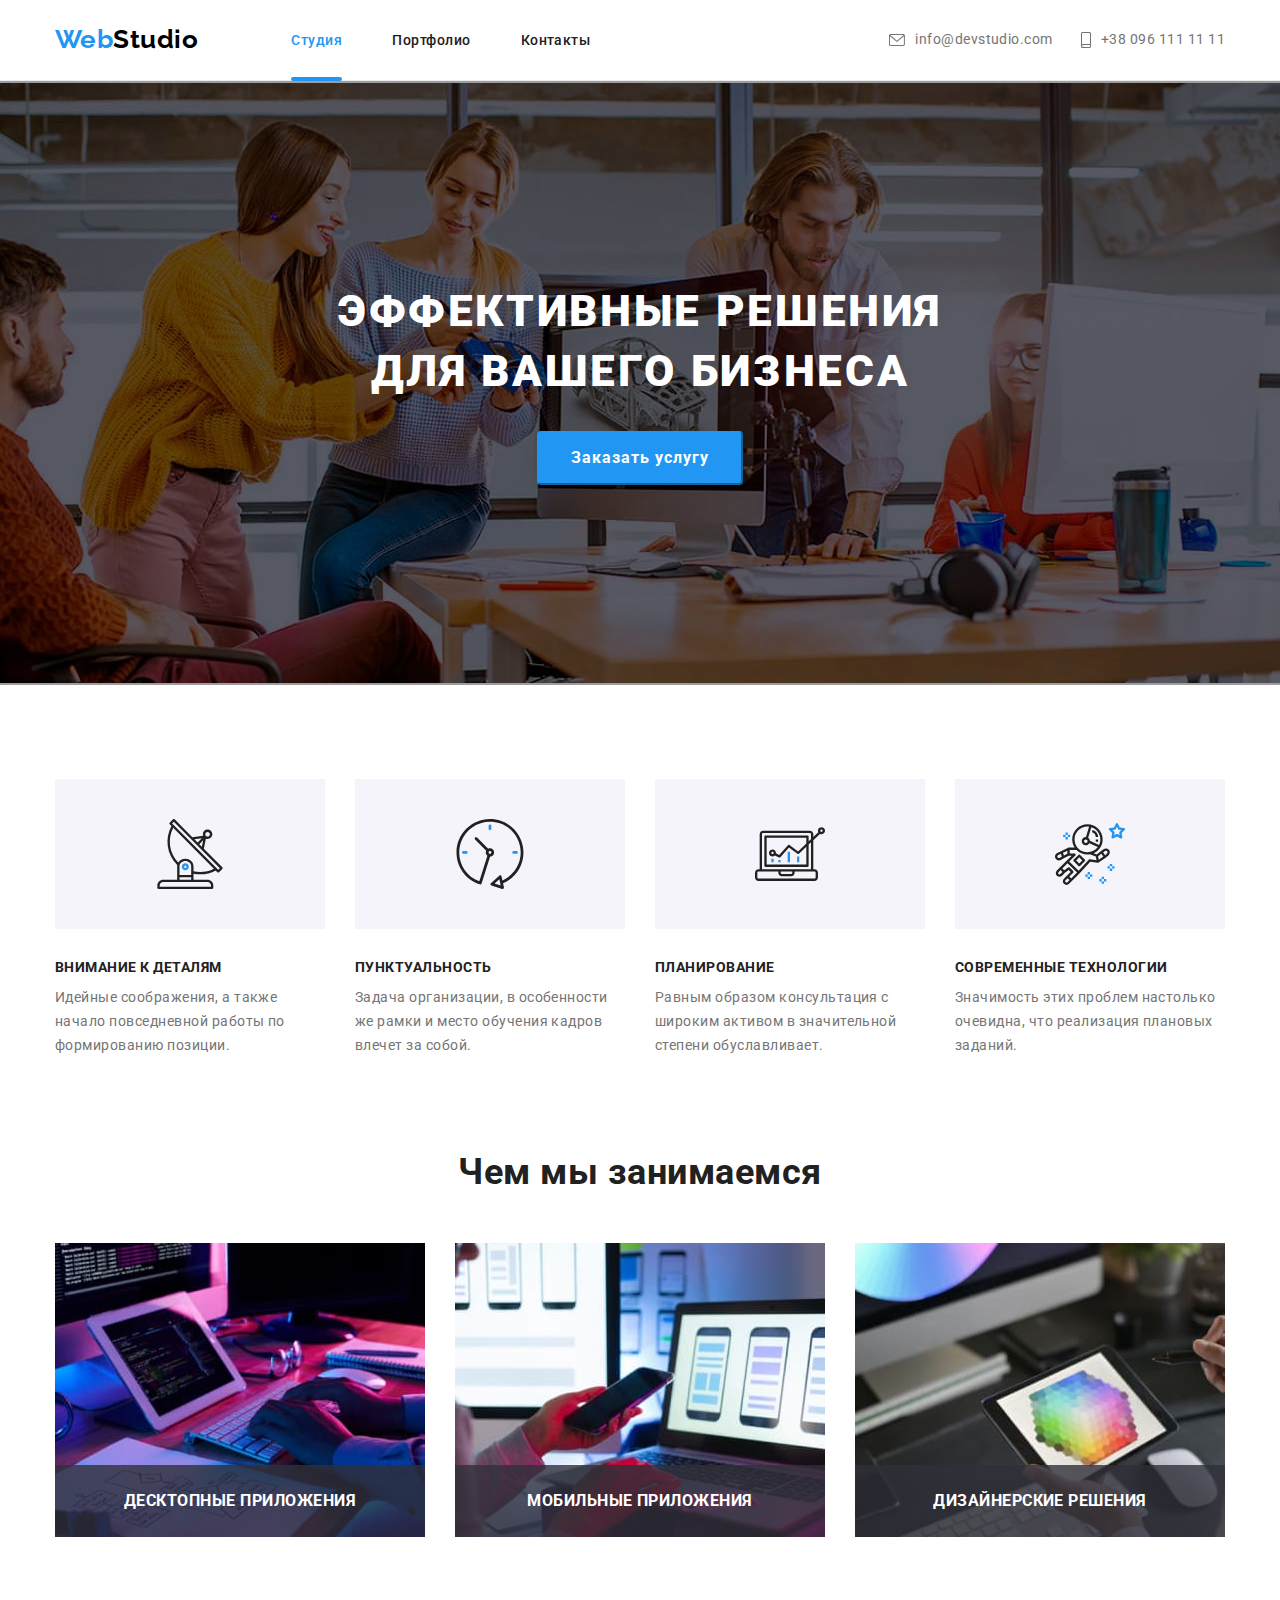
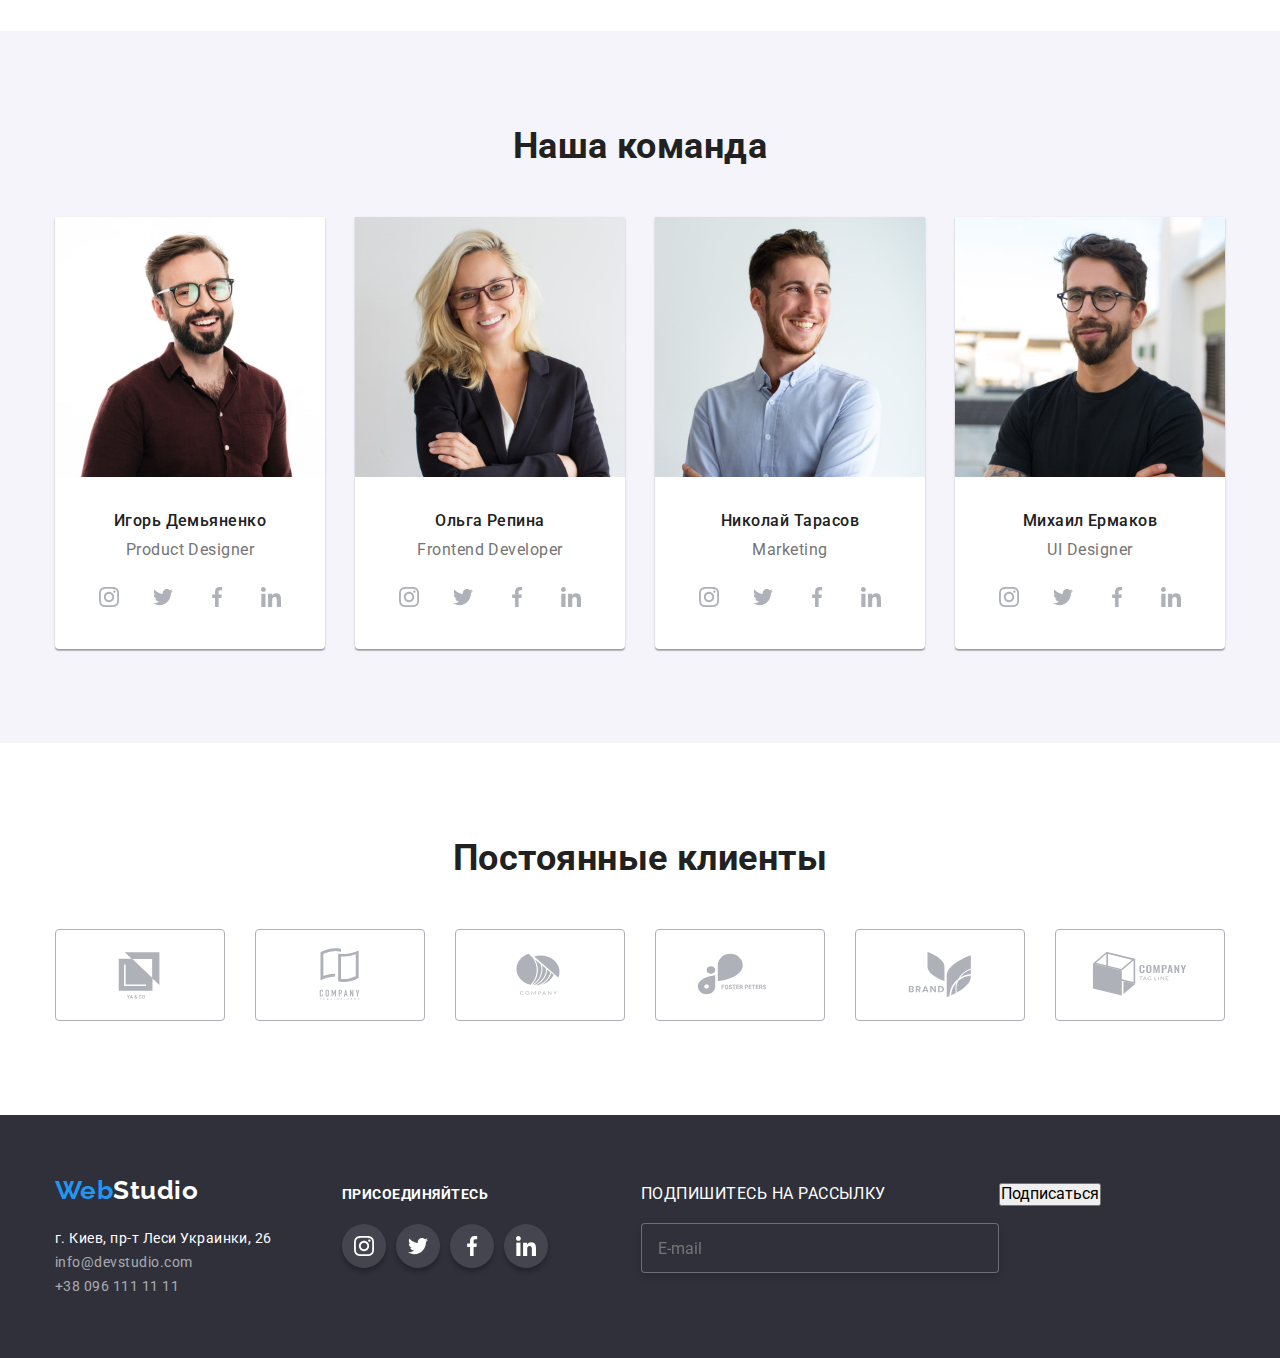
==== index.html @ 3303dfa4 "HW-6" ====
<!DOCTYPE html>
<html lang="ru">
  <head>
    <meta charset="UTF-8" />
    <meta http-equiv="X-UA-Compatible" content="IE=edge" />
    <meta name="viewport" content="width=device-width, initial-scale=1.0" />
    <link rel="preconnect" href="https://fonts.googleapis.com" />
    <link rel="preconnect" href="https://fonts.gstatic.com" crossorigin />
    <link
      href="https://fonts.googleapis.com/css2?family=Raleway:wght@700&family=Roboto:wght@400;500;700;900&display=swap"
      rel="stylesheet"
    />
    <title>WebStudio</title>
    <link
      rel="stylesheet"
      href="https://cdnjs.cloudflare.com/ajax/libs/modern-normalize/1.0.0/modern-normalize.min.css"
    />
    <link rel="stylesheet" href="./css/styles.css" />
  </head>

  <!--  ===== HEADER ===== -->

  <body>
    <header class="header">
      <div class="container navigation">
        <nav class="navigation">
          <a class="logo" href="./index.html"
            >Web<span class="studio">Studio</span></a
          >

          <ul class="header-list navigation">
            <li class="header-list-item">
              <a class="header-link-current" href="./index.html">Студия</a>
            </li>
            <li class="header-list-item">
              <a class="header-link" href="./portfolio.html">Портфолио</a>
            </li>
            <li class="header-list-item">
              <a class="header-link" href="/">Контакты</a>
            </li>
          </ul>
        </nav>

        <ul class="header-contacts navigation">
          <li class="header-contacts-item">
            <a class="header-email" href="mailto:info@devstudio.com">
              <svg class="email-icon">
                <use href="./images/icons.svg#envelope"></use></svg
              >info@devstudio.com</a
            >
          </li>
          <li class="header-contacts-item">
            <a class="header-tel" href="tel:+380961111111">
              <svg class="phone-icon">
                <use href="./images/icons.svg#phone"></use>
              </svg>
              +38 096 111 11 11</a
            >
          </li>
        </ul>
      </div>
    </header>

    <!--  ===== HERO ===== -->

    <section class="hero">
      <h1 class="hero-title">
        Эффективные решения <br />
        для вашего бизнеса
      </h1>
      <button type="button" class="hero-button" data-modal-open>
        Заказать услугу
      </button>
    </section>

    <!-- ====== FEATURES ===== -->

    <section class="features section">
      <div class="container">
        <h2 hidden class="features-title">features</h2>
        <ul class="clients-list">
          <li class="clients-list-item">
            <svg class="clients-icon">
              <use href="./images/icons.svg#antenna"></use>
            </svg>
          </li>
          <li class="clients-list-item">
            <svg class="clients-icon">
              <use href="./images/icons.svg#clock"></use>
            </svg>
          </li>
          <li class="clients-list-item">
            <svg class="clients-icon">
              <use href="./images/icons.svg#diagram"></use>
            </svg>
          </li>
          <li class="clients-list-item">
            <svg class="clients-icon">
              <use href="./images/icons.svg#astronaut"></use>
            </svg>
          </li>
        </ul>

        <ul class="features-list features">
          <li class="features-list-item">
            <h3 class="features-list-title">Внимание к деталям</h3>
            <p class="features-text">
              Идейные соображения, а также начало повседневной работы по
              формированию позиции.
            </p>
          </li>
          <li class="features-list-item">
            <h3 class="features-list-title">Пунктуальность</h3>
            <p class="features-text">
              Задача организации, в особенности же рамки и место обучения кадров
              влечет за собой.
            </p>
          </li>
          <li class="features-list-item">
            <h3 class="features-list-title">Планирование</h3>
            <p class="features-text">
              Равным образом консультация с широким активом в значительной
              степени обуславливает.
            </p>
          </li>
          <li class="features-list-item">
            <h3 class="features-list-title">Современные технологии</h3>
            <p class="features-text">
              Значимость этих проблем настолько очевидна, что реализация
              плановых заданий.
            </p>
          </li>
        </ul>
      </div>
    </section>

    <!-- ===== ABOUT ====== -->

    <section class="about section padding">
      <div class="container">
        <h2 class="about-title">Чем мы занимаемся</h2>
        <ul class="about-list">
          <li class="about-list-item">
            <div class="about-thumb">
              <img
                class="about-image"
                src="./images/img_1.jpg"
                alt="programer-working-his-desk-office"
                width="370"
              />
              <p class="about-thumb-text">Десктопные приложения</p>
            </div>
          </li>
          <li class="about-list-item">
            <div class="about-thumb">
              <img
                class="about-image"
                src="./images/img_2.jpg"
                alt="developing-application-smartphones"
                width="370"
              />
              <p class="about-thumb-text">Мобильные приложения</p>
            </div>
          </li>
          <li class="about-list-item">
            <div class="about-thumb">
              <img
                class="about-image"
                src="./images/img_3.jpg"
                alt="creative-artist-web-design"
                width="370"
              />
              <p class="about-thumb-text">Дизайнерские решения</p>
            </div>
          </li>
        </ul>
      </div>
    </section>

    <!-- ===== TEAM ===== -->

    <section class="team section">
      <h2 class="team-title container">Наша команда</h2>
      <div class="container">
        <ul class="team-list">
          <li class="team-list-item">
            <img src="./images/pd.jpg" alt="Product Designer" width="270" />
            <div class="div-team">
              <h3 class="team-name">Игорь Демьяненко</h3>
              <p class="team-position">Product Designer</p>
              <ul class="social-net-list">
                <li class="social-net-item">
                  <a class="social-link" href="http://www.instagram.com">
                    <svg class="social-net-icon" width="20" height="20">
                      <use href="./images/icons.svg#instagram"></use>
                    </svg>
                  </a>
                </li>
                <li class="social-net-item">
                  <a class="social-link" href="http://www.twitter.com"
                    ><svg class="social-net-icon" width="20" height="20">
                      <use href="./images/icons.svg#twitter"></use></svg
                  ></a>
                </li>
                <li class="social-net-item">
                  <a class="social-link" href="http://www.facebook.com"
                    ><svg class="social-net-icon" width="20" height="20">
                      <use href="./images/icons.svg#fb"></use></svg
                  ></a>
                </li>
                <li class="social-net-item">
                  <a class="social-link" href="http://www.linkedin.com"
                    ><svg class="social-net-icon" width="20" height="20">
                      <use href="./images/icons.svg#linkedin"></use></svg
                  ></a>
                </li>
              </ul>
            </div>
          </li>
          <li class="team-list-item">
            <img src="./images/fd.jpg" alt="Frontend Developer" width="270" />
            <div class="div-team">
              <h3 class="team-name">Ольга Репина</h3>
              <p class="team-position">Frontend Developer</p>
              <ul class="social-net-list">
                <li class="social-net-item">
                  <a class="social-link" href="http://www.instagram.com">
                    <svg class="social-net-icon" width="20" height="20">
                      <use href="./images/icons.svg#instagram"></use>
                    </svg>
                  </a>
                </li>
                <li class="social-net-item">
                  <a class="social-link" href="http://www.twitter.com"
                    ><svg class="social-net-icon" width="20" height="20">
                      <use href="./images/icons.svg#twitter"></use></svg
                  ></a>
                </li>
                <li class="social-net-item">
                  <a class="social-link" href="http://www.facebook.com"
                    ><svg class="social-net-icon" width="20" height="20">
                      <use href="./images/icons.svg#fb"></use></svg
                  ></a>
                </li>
                <li class="social-net-item">
                  <a class="social-link" href="http://www.linkedin.com"
                    ><svg class="social-net-icon" width="20" height="20">
                      <use href="./images/icons.svg#linkedin"></use></svg
                  ></a>
                </li>
              </ul>
            </div>
          </li>
          <li class="team-list-item">
            <img src="./images/Marketing.jpg" alt="Marketing" width="270" />
            <div class="div-team">
              <h3 class="team-name">Николай Тарасов</h3>
              <p class="team-position">Marketing</p>
              <ul class="social-net-list">
                <li class="social-net-item">
                  <a class="social-link" href="http://www.instagram.com">
                    <svg class="social-net-icon" width="20" height="20">
                      <use href="./images/icons.svg#instagram"></use>
                    </svg>
                  </a>
                </li>
                <li class="social-net-item">
                  <a class="social-link" href="http://www.twitter.com"
                    ><svg class="social-net-icon" width="20" height="20">
                      <use href="./images/icons.svg#twitter"></use></svg
                  ></a>
                </li>
                <li class="social-net-item">
                  <a class="social-link" href="http://www.facebook.com"
                    ><svg class="social-net-icon" width="20" height="20">
                      <use href="./images/icons.svg#fb"></use></svg
                  ></a>
                </li>
                <li class="social-net-item">
                  <a class="social-link" href="http://www.linkedin.com"
                    ><svg class="social-net-icon" width="20" height="20">
                      <use href="./images/icons.svg#linkedin"></use></svg
                  ></a>
                </li>
              </ul>
            </div>
          </li>
          <li class="team-list-item">
            <img src="./images/ui.jpg" alt="UI Designer" width="270" />
            <div class="div-team">
              <h3 class="team-name">Михаил Ермаков</h3>
              <p class="team-position">UI Designer</p>
              <ul class="social-net-list">
                <li class="social-net-item">
                  <a class="social-link" href="http://www.instagram.com">
                    <svg class="social-net-icon" width="20" height="20">
                      <use href="./images/icons.svg#instagram"></use>
                    </svg>
                  </a>
                </li>
                <li class="social-net-item">
                  <a class="social-link" href="http://www.twitter.com"
                    ><svg class="social-net-icon" width="20" height="20">
                      <use href="./images/icons.svg#twitter"></use></svg
                  ></a>
                </li>
                <li class="social-net-item">
                  <a class="social-link" href="http://www.facebook.com"
                    ><svg class="social-net-icon" width="20" height="20">
                      <use href="./images/icons.svg#fb"></use></svg
                  ></a>
                </li>
                <li class="social-net-item">
                  <a class="social-link" href="http://www.linkedin.com"
                    ><svg class="social-net-icon" width="20" height="20">
                      <use href="./images/icons.svg#linkedin"></use></svg
                  ></a>
                </li>
              </ul>
            </div>
          </li>
        </ul>
      </div>
    </section>

    <!-- ====== CUSTOMMERS ====== -->

    <section class="custommers section">
      <div class="container">
        <h2 class="custommers-title">Постоянные клиенты</h2>
        <ul class="custommers-list">
          <li class="custommers-item">
            <a class="custommers-link" href=""
              ><svg class="custommers-icon" width="106" height="60">
                <use href="./images/icons.svg#c1"></use></svg
            ></a>
          </li>
          <li class="custommers-item">
            <a class="custommers-link" href="">
              <svg class="custommers-icon" width="106" height="60">
                <use href="./images/icons.svg#c2"></use></svg
            ></a>
          </li>
          <li class="custommers-item">
            <a class="custommers-link" href="">
              <svg class="custommers-icon" width="106" height="60">
                <use href="./images/icons.svg#c3"></use></svg
            ></a>
          </li>
          <li class="custommers-item">
            <a class="custommers-link" href="">
              <svg class="custommers-icon" width="106" height="60">
                <use href="./images/icons.svg#c4"></use></svg
            ></a>
          </li>
          <li class="custommers-item">
            <a class="custommers-link" href="">
              <svg class="custommers-icon" width="106" height="60">
                <use href="./images/icons.svg#c5"></use></svg
            ></a>
          </li>
          <li class="custommers-item">
            <a class="custommers-link" href="">
              <svg class="custommers-icon" width="106" height="60">
                <use href="./images/icons.svg#c6"></use>
              </svg>
            </a>
          </li>
        </ul>
      </div>
    </section>

    <!-- ===== FOOTER ===== -->
    <footer class="footer">
      <div class="container">
        <div class="footer-position">
          <div class="footer-contacts">
            <a class="footer-logo" href="./index.html"
              >Web<span class="footer-studio">Studio</span></a
            >
            <address class="address">
              <div class="footer-position">
                <ul class="address-list">
                  <li class="address-item">
                    <a
                      class="address-link"
                      href="https://goo.gl/maps/VYnGPaPWPmDUomws7"
                      target="_blank"
                      rel="noopener nofollow no referrer"
                    >
                      г. Киев, пр-т Леси Украинки, 26</a
                    >
                  </li>
                  <li class="address-item">
                    <a class="footer-mail" href="mailto:info@devstudio.com"
                      >info@devstudio.com</a
                    >
                  </li>
                  <li class="address-item">
                    <a class="footer-tel" href="tel:+380961111111"
                      >+38 096 111 11 11</a
                    >
                  </li>
                </ul>
              </div>
            </address>
          </div>

          <!-- ===== JOIN ===== -->

          <div class="footer-join">
            <p class="join-title">Присоединяйтесь</p>
            <ul class="join-list">
              <li class="join-list-item">
                <a class="join-link" href="http://www.instagram.com">
                  <svg class="join-icon" width="20" height="20">
                    <use href="./images/icons.svg#insta"></use>
                  </svg>
                </a>
              </li>
              <li class="join-list-item">
                <a class="join-link" href="http://www.twitter.com">
                  <svg class="join-icon" width="20" height="20">
                    <use href="./images/icons.svg#twtr"></use>
                  </svg>
                </a>
              </li>
              <li class="join-list-item">
                <a class="join-link" href="http://www.facebook.com">
                  <svg class="join-icon" width="20" height="20">
                    <use href="./images/icons.svg#facebook"></use>
                  </svg>
                </a>
              </li>
              <li class="join-list-item">
                <a class="join-link" href="http://www.linkedin.com">
                  <svg class="join-icon" width="20" height="20">
                    <use href="./images/icons.svg#in"></use>
                  </svg>
                </a>
              </li>
            </ul>
          </div>

          <!-- ====== SIGN UP ===== -->

          <div class="sign-up">
            <label class="sign-up-label"> подпишитесь на рассылку</label>
            <input
              class="sign-up-input"
              type="text"
              name="sign-up"
              placeholder="E-mail"
            />
          </div>

          <div class="newsletter">
            <button type="submit" class="sign-up-button">Подписаться</button>
          </div>
        </div>
      </div>
    </footer>

    <!-- ===== MODAL WINDOW ===== -->

    <div class="backdrop is-hidden" data-modal>
      <div class="modal">
        <button data-modal-close class="close-button">
          <svg class="close-icon" width="11" height="11">
            <use href="./images/icons.svg#cross"></use>
          </svg>
        </button>

        <form class="js-send-form" autocomplete="off">
          <p class="modal-title">Оставьте свои данные, мы вам перезвоним</p>

          <div class="form-field">
            <label for="user-name" class="modal-label">Имя</label>
            <input
              type="text"
              class="modal-input"
              name="user-name"
              id="user-name"
            />
            <span class="modal-icon">
              <svg width="12" height="12">
                <use href="./images/icons.svg#icon-name"></use>
              </svg>
            </span>
          </div>

          <div class="form-field">
            <label for="tel" class="modal-label">Телефон</label>
            <input
              type="tel"
              class="modal-input"
              name="user-tel"
              id="user-tel"
            />
            <span class="modal-icon">
              <svg width="13" height="13">
                <use href="./images/icons.svg#icon-tel"></use>
              </svg>
            </span>
          </div>

          <div class="form-field">
            <label class="modal-label" for="user-email">Почта</label>
            <input
              type="email"
              class="modal-input"
              name="user-email"
              id="user-email"
            />
            <span class="modal-icon">
              <svg width="15" height="12">
                <use href="./images/icons.svg#icon-email"></use>
              </svg>
            </span>
          </div>

          <div class="form-field">
            <label class="modal-label" for="comment">Комментарий</label>
            <textarea
              name="comment"
              id="comment"
              class="modal-textarea"
              rows="8"
              placeholder="Введите текст"
            ></textarea>
          </div>

          <!-- ====================POLICY=============== -->

          <label class="modal-policy-title">
            <input
              class="modal-checkbox"
              type="checkbox"
              name="checkbox"
              value="js"
            />
            <span class="icon-check"></span>
            Соглашаюсь с рассылкой и принимаю
            <a class="modal-policy-link" href=""> Условия договора</a>
          </label>

          <!-- ========== SUBMIT BUTTON =============== -->

          <div class="modal-button-div">
            <button type="submit" class="send-button">Отправить</button>
          </div>
        </form>
      </div>
    </div>

    <script src="./js/modal.js"></script>
  </body>
</html>
---- css/styles.css ----
:root {
  --main-color: #212121;
  --subcolor: #757575;
  --accent-color: #2196f3;
  --bg-color: #ffffff;
  --bgc-hero: #c4c4c4;
  --bgc-btn-hover: #188ce8;
  --logo-studio: #000000;
  --bgc-team: #f5f4fa;
  --bgc-footer: #2f303a;
  --bgc-filter-btn: #f5f4fa;
  --svg-fill: #afb1b8;
}

/* ======= Body ======= */

* {
  margin: 0;
  padding: 0;
  list-style: none;
}

*,
*::before,
*::after {
  box-sizing: border-box;
}

body {
  font-family: "Roboto", sans-serif;
  background-color: var(--bg-color);
  letter-spacing: 0.03em;
  line-height: 1.14;
}

.container {
  width: 1200px;
  margin-left: auto;
  margin-right: auto;
  padding-left: 15px;
  padding-right: 15px;
}

.section {
  padding-top: 94px;
  padding-bottom: 94px;
}

/* ======= Header ======= */

.header {
  display: flex;
  align-items: center;
  border-bottom: 1px solid #ececec;
}

.navigation {
  display: flex;
  align-items: center;
}

.logo {
  font-family: "Raleway", sans-serif;
  font-weight: 700;
  font-size: 26px;
  line-height: calc(31 / 26);
  text-decoration: none;
  color: var(--accent-color);
  padding-top: 24px;
  padding-bottom: 25px;
}

.studio {
  color: var(--logo-studio);
}

.header-list,
.header-contacts {
  list-style: none;
}
.header-list {
  margin-left: 93px;
}

.header-list-item:not(:last-child) {
  margin-right: 50px;
}

.header-link {
  font-weight: 500;
  font-size: 14px;
  text-decoration: none;
  color: var(--main-color);
  padding-top: 32px;
  padding-bottom: 32px;
  transition-property: color;
  transition-duration: 250ms;
  transition-timing-function: cubic-bezier(0.4, 0, 0.2, 1);
}

.header-link:hover,
.header-link:focus,
.header-link-current {
  font-weight: 500;
  font-size: 14px;
  color: var(--accent-color);
}

.header-link-current {
  position: relative;
  text-decoration: none;
  padding-top: 32px;
  padding-bottom: 32px;
}
.header-link-current::after {
  content: "";
  position: absolute;
  background-color: currentColor;
  border-radius: 2px;
  width: 100%;
  height: 4px;
  left: 0;
  bottom: -1px;
}

.header-contacts {
  margin-left: auto;
}

.header-email {
  margin-right: 28px;
}

.header-email,
.header-tel {
  font-size: 14px;
  color: var(--subcolor);
  text-decoration: none;
  display: flex;
  justify-content: center;
  align-items: center;

  transition-property: color;
  transition-duration: 250ms;
  transition-timing-function: cubic-bezier(0.4, 0, 0.2, 1);
}

.header-email:hover,
.header-email:focus,
.header-tel:hover,
.header-tel:focus {
  color: var(--accent-color);
}

.header-email:hover .email-icon {
  fill: var(--accent-color);
}

.header-email:focus .email-icon {
  fill: var(--accent-color);
}

.header-tel:hover .phone-icon {
  fill: var(--accent-color);
}

.header-tel:focus .phone-icon {
  fill: var(--accent-color);
}

.header-contacts-item {
  padding-top: 32px;
  padding-bottom: 32px;
}

.email-icon {
  width: 16px;
  height: 12px;
  margin-right: 10px;
  fill: var(--subcolor);

  transition-property: fill;
  transition-duration: 250ms;
  transition-timing-function: cubic-bezier(0.4, 0, 0.2, 1);
}

.phone-icon {
  width: 10px;
  height: 16px;
  margin-right: 10px;
  fill: var(--subcolor);

  transition-property: fill;
  transition-duration: 250ms;
  transition-timing-function: cubic-bezier(0.4, 0, 0.2, 1);
}

/* ======= HERO ======= */
.hero {
  background-color: var(--bgc-hero);
  background-image: linear-gradient(
      0deg,
      rgba(0, 0, 0, 0.2),
      rgba(0, 0, 0, 0.2)
    ),
    url(../images/hero-bg.jpg);
  background-repeat: no-repeat;
  background-position: center;
  max-width: 1600px;
  text-align: center;
  padding-top: 200px;
  padding-bottom: 200px;
  /* margin: 0; */
  margin-left: auto;
  margin-right: auto;
}

.hero-title {
  color: var(--bg-color);
  font-weight: 900;
  font-size: 44px;
  line-height: calc(60 / 44);
  letter-spacing: 0.06em;
  text-transform: uppercase;
  margin-bottom: 30px;
}

.hero-button {
  border-radius: 4px;
  padding: 10px 32px;
  min-width: 200px;

  color: var(--bg-color);
  background-color: var(--accent-color);
  border-color: var(--accent-color);

  font-family: inherit;
  font-weight: 700;
  font-size: 16px;
  line-height: calc(30 / 16);
  letter-spacing: 0.06em;
  box-shadow: 0px 4px 4px rgba(0, 0, 0, 0.15);

  display: inline-block;
  align-items: center;
  text-align: center;
  cursor: pointer;

  transition-property: background-color;
  transition-duration: 250ms;
  transition-timing-function: cubic-bezier(0.4, 0, 0.2, 1);

  transition-property: border-color;
  transition-duration: 250ms;
  transition-timing-function: cubic-bezier(0.4, 0, 0.2, 1);
}

.hero-button:hover,
.hero-button:focus {
  background-color: var(--bgc-btn-hover);
  border-color: var(--bgc-btn-hover);
}

.backdrop {
  position: fixed;
  top: 0;
  left: 0;
  width: 100%;
  height: 100%;
  background-color: rgba(0, 0, 0, 0.2);

  transition-property: opacity;
  transition-duration: 250ms;
  transition-timing-function: cubic-bezier(0.4, 0, 0.2, 1);
}
.backdrop.is-hidden {
  opacity: 0;
  pointer-events: none;
}

.data-modal {
  position: absolute;
  top: 50%;
  left: 50%;
  transform: translate(-50%, -50%);
  min-width: 528px;
  min-height: 581px;

  background: #ffffff;
  box-shadow: 0px 1px 3px rgba(0, 0, 0, 0.12), 0px 1px 1px rgba(0, 0, 0, 0.14),
    0px 2px 1px rgba(0, 0, 0, 0.2);
  border-radius: 4px;
}

.data-modal-close {
  position: absolute;
  top: 8px;
  right: 8px;
  width: 30px;
  height: 30px;
  border-radius: 50%;
  border: 1px solid rgba(0, 0, 0, 0.1);
  background-color: var(--main-background-color);
  display: flex;
  align-items: center;
  justify-content: center;
}
/* ======= FEATURES ======= */

.features {
  display: flex;
  align-items: center;
}

.features-list-item:not(:last-child) {
  margin-right: 30px;
}
.features-list-item {
  min-width: 270px;
}

.features-list-title {
  font-weight: 700;
  font-size: 14px;
  line-height: calc(16 / 14);
  text-transform: uppercase;
  margin-bottom: 10px;

  color: var(--main-color);
}

.features-text {
  font-weight: 400;
  font-size: 14px;
  line-height: calc(24 / 14);
  color: var(--subcolor);
}

.clients-list {
  display: flex;
}

.clients-list-item {
  display: flex;
  margin-right: 30px;
  margin-bottom: 30px;
  width: 270px;
  background-color: #f5f4fa;
  justify-content: center;
  align-items: center;
}

.clients-list-item:last-child {
  margin-right: 0;
}

.clients-icon {
  max-width: 70px;
  background-color: #f5f4fa;
}

/* ======= ABOUT ======= */
.padding {
  padding-top: 0%;
}

.about-title {
  font-weight: 700;
  font-size: 36px;
  line-height: calc(42 / 36);
  text-align: center;
  color: var(--main-color);
  margin-bottom: 50px;
}

.about-list {
  display: flex;
  align-items: center;
  list-style: none;
}

.about-image {
  display: block;
}

.about-list-item:not(:last-child) {
  margin-right: 30px;
}

.about-thumb {
  position: relative;
}

.about-thumb-text {
  position: absolute;
  bottom: 0;
  left: 0;
  width: 100%;
  height: auto;

  text-transform: uppercase;
  color: var(--bg-color);
  font-weight: 700;
  background-color: rgba(47, 48, 58, 0.8);

  display: flex;
  justify-content: center;
  text-align: center;
  margin: 0;
  padding-top: 27px;
  padding-bottom: 27px;
}

/* ======= TEAM ======= */

.team {
  background: var(--bgc-team);
}

.team-title {
  font-weight: 700;
  font-size: 36px;
  line-height: calc(42 / 36);
  text-align: center;
  color: var(--main-color);
  padding-bottom: 50px;
}

.team-list {
  list-style: none;
  display: flex;
}

.team-list-item {
  width: 270px;
  left: 215px;
  top: 1635px;
  background-color: var(--bg-color);
  margin-right: 30px;
  box-shadow: 0px 1px 3px rgba(0, 0, 0, 0.12), 0px 1px 1px rgba(0, 0, 0, 0.14),
    0px 2px 1px rgba(0, 0, 0, 0.2);
  border-radius: 0px 0px 4px 4px;
}

.team-name {
  font-weight: 500;
  font-size: 16px;
  line-height: calc(19 / 16);
  text-align: center;
  color: var(--main-color);
}

.team-position {
  font-weight: 400;
  font-size: 16px;
  line-height: calc(19 / 16);
  text-align: center;
  color: var(--subcolor);
  padding-top: 10px;
  padding-bottom: 16px;
}

.div-team {
  padding-top: 30px;
  padding-bottom: 30px;
}

/* =======      SOCIALS       ======= */

.social-net-list {
  display: flex;
  justify-content: center;
  align-items: center;
}
.social-net-item {
  margin-right: 10px;

  transition-property: background-color;
  transition-duration: 250ms;
  transition-timing-function: cubic-bezier(0.4, 0, 0.2, 1);
}

.social-net-item:last-child {
  margin-right: 0;
}

.social-net-icon {
  display: flex;
  justify-content: center;
  align-items: center;
  fill: var(--svg-fill);

  transition-property: fill;
  transition-duration: 250ms;
  transition-timing-function: cubic-bezier(0.4, 0, 0.2, 1);
}

.social-link:hover,
.social-link:focus {
  background-color: var(--accent-color);
  border-radius: 50%;
}

.social-link:hover .social-net-icon,
.social-link:focus .social-net-icon {
  fill: var(--bg-color);
}

.social-link {
  display: flex;
  justify-content: center;
  align-items: center;
  cursor: pointer;
  margin-right: 10px;
  width: 44px;
  height: 44px;

  transition-property: background-color;
  transition-duration: 250ms;
  transition-timing-function: cubic-bezier(0.4, 0, 0.2, 1);
  border-radius: 50%;
}

.social-link:last-child {
  margin-right: 0px;
}

/* ======= Custommers ======= */

.custommers-title {
  font-weight: 700;
  font-size: 36px;
  line-height: calc(42 / 36);
  text-align: center;
  color: var(--main-color);
  margin-bottom: 50px;
}

.custommers-list {
  display: flex;
  justify-content: center;
  align-items: center;
  list-style: none;
}

.custommers-item {
  margin-right: 30px;
}

.custommers-item:last-child {
  margin-right: 0;
}
.custommers-icon {
  fill: var(--svg-fill);

  transition-property: fill;
  transition-duration: 250ms;
  transition-timing-function: cubic-bezier(0.4, 0, 0.2, 1);
}

.custommers-link:hover,
.custommers-link:focus {
  border-color: var(--accent-color);
}

.custommers-link:hover .custommers-icon,
.custommers-link:focus .custommers-icon {
  fill: var(--accent-color);
}

.custommers-link {
  border: 1px solid var(--svg-fill);
  border-radius: 4px;
  width: 170px;
  height: 92px;
  display: flex;
  justify-content: center;
  align-items: center;

  transition-property: border-color;
  transition-duration: 250ms;
  transition-timing-function: cubic-bezier(0.4, 0, 0.2, 1);
}

/* ======= Footer ======= */

.footer {
  background: var(--bgc-footer);
  padding-top: 60px;
  padding-bottom: 60px;
}

.footer-logo {
  font-family: "Raleway";
  font-weight: 700;
  font-size: 26px;
  line-height: calc(31 / 26);
  text-decoration: none;
  color: var(--accent-color);
}

.footer-studio {
  color: var(--bg-color);
}

.address-list {
  margin-top: 20px;
  list-style: none;
}

.address-link {
  text-decoration: none;
  font-family: inherit;
  font-style: normal;
  font-weight: 400;
  font-size: 14px;
  line-height: calc(24 / 14);
  letter-spacing: inherit;
  color: var(--bg-color);
  margin-bottom: 9px;
}

.footer-tel,
.footer-mail {
  text-decoration: none;
  font-family: inherit;
  font-style: normal;
  font-weight: 400;
  font-size: 14px;
  line-height: calc(24 / 14);
  letter-spacing: inherit;
  margin-bottom: 9px;

  color: rgba(255, 255, 255, 0.6);

  transition-property: color;
  transition-duration: 250ms;
  transition-timing-function: cubic-bezier(0.4, 0, 0.2, 1);
}

.footer-tel:hover,
.footer-mail:hover,
.footer-tel:focus,
.footer-mail:focus {
  color: var(--accent-color);
}

/* ======= JOIN ======= */

.footer-position {
  display: flex;
  align-items: baseline;
  margin: 0;
  padding: 0;
}

.footer-join {
  margin-left: 70px;
}

.join-title {
  color: var(--bg-color);
  font-weight: 700;
  font-size: 14px;
  line-height: calc(60 / 44);
  text-transform: uppercase;
  margin-bottom: 20px;
}

.join-list {
  display: flex;
}

.join-list-item {
  margin-right: 10px;
  fill: var(--bg-color);
  width: 44px;
  height: 44px;
}
.join-list-item:last-child {
  margin-right: 0;
}

.join-link {
  width: 100%;
  height: 100%;
  background: rgba(255, 255, 255, 0.1);
  box-shadow: 0px 4px 4px rgba(0, 0, 0, 0.25);
  border-radius: 50%;
  display: flex;

  align-items: center;
  justify-content: center;

  transition-property: background-color;
  transition-duration: 250ms;
  transition-timing-function: cubic-bezier(0.4, 0, 0.2, 1);
}

.join-link:hover,
.join-link:focus {
  background-color: var(--accent-color);
}

.join-icon {
  fill: var(--bg-color);
}

/* ===== SIGN-UP ====== */

.sign-up {
  margin-left: 93px;
}

.sign-up-label {
display: block;
margin-bottom: 20px;
color: var(--bg-color);
font-family: inherit
font-weight: 700;
text-transform: uppercase;
}

.sign-up-input {
width: 358px;
height: 50px;
padding: 15px 295px 15px 16px;
background-color: var(--bgc-footer);
border: 1px solid rgba(255, 255, 255, 0.3);
filter: drop-shadow(0px 4px 4px rgba(0, 0, 0, 0.15));
border-radius: 4px;

font-family: inherit;
font-size: 16px;
line-height: 1.25;
color: rgba(255, 255, 255, 0.6);


display: flex;
align-items: center;





}

.newsletter {
}

.sign-up-button {
  display: block;
}

/* ===== PORTFOLIO ====== */
.filter-list {
  list-style: none;
  display: flex;
  justify-content: center;
  margin-bottom: 50px;
}

.filter-button {
  font-family: inherit;
  font-weight: 500;
  font-size: 16px;
  line-height: calc(26 / 16);
  letter-spacing: inherit;
  color: var(--main-color);
  cursor: pointer;
  background: var(--bgc-filter-btn);
  text-align: center;
  margin-left: 8px;
  padding-left: 22px;
  padding-right: 22px;
  padding-top: 6px;
  padding-bottom: 6px;
  border-radius: 4px;
  border: solid 1px #eeeeee;
  box-shadow: 0px 4px 4px rgba(0, 0, 0, 0.25);

  transition-property: color;
  transition-duration: 250ms;
  transition-timing-function: cubic-bezier(0.4, 0, 0.2, 1);
}

.filter-list-item {
  transition-property: border-color;
  transition-duration: 250ms;
  transition-timing-function: cubic-bezier(0.4, 0, 0.2, 1);
}

.filter-link {
  transition-property: background-color;
  transition-duration: 250ms;
  transition-timing-function: cubic-bezier(0.4, 0, 0.2, 1);
}

.filter-button:hover,
.filter-button:focus .filter-link:hover,
.filter-link:focus {
  color: var(--bg-color);
  background-color: var(--accent-color);
  border-color: #2196f3;
}

.filter-button-current {
  font-family: inherit;
  font-weight: 500;
  font-size: 16px;
  line-height: calc(26 / 16);
  text-align: center;
  letter-spacing: inherit;
  cursor: pointer;
  padding-left: 22px;
  padding-right: 22px;
  padding-top: 6px;
  padding-bottom: 6px;

  border-color: #2196f3;
  color: var(--bg-color);
  background-color: var(--accent-color);
  box-shadow: 0px 3px 1px rgba(0, 0, 0, 0.1), 0px 1px 2px rgba(0, 0, 0, 0.08),
    0px 2px 2px rgba(0, 0, 0, 0.12);
  border-radius: 4px;
}

/* ===== WORKS ====== */

.works-list {
  list-style: none;
  display: flex;
  flex-wrap: wrap;
}

.works-title {
  font-weight: 700;
  font-size: 18px;
  line-height: calc(36 / 18);
  letter-spacing: 0.06em;
  color: var(--main-color);
  padding-bottom: 4px;
}

.works-text {
  font-weight: 400;
  font-size: 16px;
  line-height: calc(30 / 16);
  color: var(--subcolor);
}

.works-list-item {
  background-color: var(--bg-color);
  border: 1px solid #eeeeee;
  width: 370px;
  margin-right: 30px;
  margin-bottom: 30px;

  transition-property: box-shadow;
  transition-duration: 250ms;
  transition-timing-function: cubic-bezier(0.4, 0, 0.2, 1);

  transition-property: background-color;
  transition-duration: 250ms;
  transition-timing-function: cubic-bezier(0.4, 0, 0.2, 1);

  transition-property: border-color;
  transition-duration: 250ms;
  transition-timing-function: cubic-bezier(0.4, 0, 0.2, 1);
}

.works-list-item:not(:last-child) {
  margin-right: 30px;
}

.works-list-item:nth-child(3n) {
  margin-right: 0px;
}

.works-list-item:nth-last-child(-n + 3) {
  margin-bottom: 0px;
}

.div-works {
  padding-top: 20px;
  padding-bottom: 20px;
  padding-left: 24px;
  padding-right: 24px;
}

.works-link {
  text-decoration: none;
}

.works-list-item:focus,
.works-list-item:hover {
  background: #ffffff;
  border: 1px solid #eeeeee;
  box-shadow: 0px 1px 1px rgba(0, 0, 0, 0.12), 0px 4px 4px rgba(0, 0, 0, 0.06),
    1px 4px 6px rgba(0, 0, 0, 0.16);
}

.works-thumb {
  position: relative;
  overflow: hidden;
}

.works-thumb-text {
  position: absolute;
  top: 0;
  left: 0;
  width: 100%;
  height: 100%;
  padding: 63px 24px;
  margin: 0;

  font-size: 18px;
  line-height: 1.56;

  color: var(--bg-color);
  background-color: rgba(33, 150, 243, 0.9);
  opacity: 0;

  transform: translateY(100%);
  transition: transform 250ms cubic-bezier(0.4, 0, 0.2, 1),
    opacity 250ms cubic-bezier(0.4, 0, 0.2, 1);
}

.works-link:hover .works-thumb-text,
.works-link:focus .works-thumb-text {
  opacity: 1;
  transform: translateY(0);
}

/* ===== MODAL WINDOW ====== */

.backdrop {
  position: fixed;
  top: 0;
  left: 0;
  width: 100%;
  height: 100%;
  background-color: rgba(0, 0, 0, 0.2);

  transition-property: opacity;
  transition-duration: 250ms;
  transition-timing-function: cubic-bezier(0.4, 0, 0.2, 1);
}
.backdrop.is-hidden {
  opacity: 0;
  pointer-events: none;
}

.modal {
  position: absolute;
  top: 50%;
  left: 50%;
  transform: translate(-50%, -50%);
  width: 528px;
  height: auto;
  padding: 40px;

  background: #ffffff;
  box-shadow: 0px 1px 3px rgba(0, 0, 0, 0.12), 0px 1px 1px rgba(0, 0, 0, 0.14),
    0px 2px 1px rgba(0, 0, 0, 0.2);
  border-radius: 4px;
}

.close-button {
  position: absolute;
  top: 8px;
  right: 8px;
  width: 30px;
  height: 30px;
  border-radius: 50%;
  border: 1px solid rgba(0, 0, 0, 0.1);
  background-color: var(--main-background-color);

  display: flex;
  align-items: center;
  justify-content: center;
  cursor: pointer;

  transition: fill 250ms cubic-bezier(0.4, 0, 0.2, 1);
}

.close-button:hover,
.close-button:focus {
  fill: var(--bgc-btn-hover);
}

/* .js-send-form {
} */

.modal-title {
  font-family: "Roboto" sans-serif;
  font-weight: 700;
  font-size: 20px;
  line-height: 23px;
  text-align: center;
  margin-bottom: 12px;
}

.modal-input {
  font-family: inherit;
  width: 100%;
  height: 40px;
  margin-bottom: 10px;
  padding-left: 42px;

  border: 1px solid rgba(33, 33, 33, 0.2);
  border-radius: 4px;

  cursor: pointer;
  transition: border 250ms cubic-bezier(0.4, 0, 0.2, 1);
}

.modal-input:hover,
.modal-input:focus,
.modal-textarea:hover,
.modal-textarea:focus {
  border: 1px solid #2196f3;
}

.modal-label {
  font-family: "Roboto" sans-serif;
  font-style: normal;
  font-weight: 400;
  font-size: 12px;
  line-height: 14px;
  letter-spacing: 0.01em;

  color: rgba(117, 117, 117, 1);
}

.form-field {
  position: relative;
}

.modal-icon {
  position: absolute;
  top: 45%;
  left: 12px;

  transition-property: fill;
  transition-duration: 250ms;
  transition-timing-function: cubic-bezier(0.4, 0, 0.2, 1);
}

.modal-icon:hover,
.modal-icon:focus {
  fill: var(--accent-color);
}

.modal-label:hover,
.modal-label:focus {
  fill: var(--accent-color);
}

.modal-input:hover + .modal-icon,
.modal-input:focus + .modal-icon {
  fill: var(--accent-color);
}

.modal-textarea {
  width: 100%;
  resize: none;
  border: 1px solid rgba(33, 33, 33, 0.2);
  border-radius: 4px;
  margin-bottom: 20px;
  padding: 12px 16px;
  cursor: pointer;
  transition: border 250ms cubic-bezier(0.4, 0, 0.2, 1);
}

.modal-textarea::placeholder {
  color: rgba(117, 117, 117, 0.5);
  font-size: 12px;
  line-height: 14px;
  letter-spacing: 0.01em;
}

/* ============================POLICY============= */

.policy {
  /* display: flex; */
  /* justify-content: center; */
}

.modal-checkbox {
  appearance: none;
  position: absolute;
}

.icon-check {
  display: inline-block;
  width: 16px;
  height: 15px;
  margin-right: 7px;
  border: 2px solid #212121;
  border-radius: 2px;
}

.modal-checkbox:checked + .icon-check {
  display: inline-block;

  background-image: url("/images/icon-check-2.svg");
  border: var(--accent-color);
  background-size: contain;
  background-origin: border-box;
}

.modal-policy-title {
  display: flex;
  align-items: center;
  justify-content: center;

  font-size: 14px;
  line-height: 1.71;
  color: var(--subcolor);
  margin-bottom: 30px;
}

.modal-policy-link {
  color: var(--accent-color);
  text-decoration: underline;
  padding-left: 2px;
}
/* ============================POLICY============= */

.send-button {
  min-width: 200px;
  padding-top: 10px;
  padding-bottom: 10px;
  font-family: inherit;
  font-weight: 700;
  font-size: 16px;
  line-height: calc(30 / 16);
  letter-spacing: 0.06em;

  color: var(--bg-color);
  background-color: var(--accent-color);
  border-color: var(--accent-color);
  border-radius: 4px;

  box-shadow: 0px 4px 4px rgba(0, 0, 0, 0.15);

  cursor: pointer;

  transition-property: background-color;
  transition-duration: 250ms;
  transition-timing-function: cubic-bezier(0.4, 0, 0.2, 1);

  transition-property: border-color;
  transition-duration: 250ms;
  transition-timing-function: cubic-bezier(0.4, 0, 0.2, 1);
}

.send-button:hover,
.send-button:focus {
  background-color: var(--bgc-btn-hover);
  border-color: var(--bgc-btn-hover);
}

.modal-button-div {
  display: flex;
  align-items: center;
  justify-content: center;
}

.send-form {
}
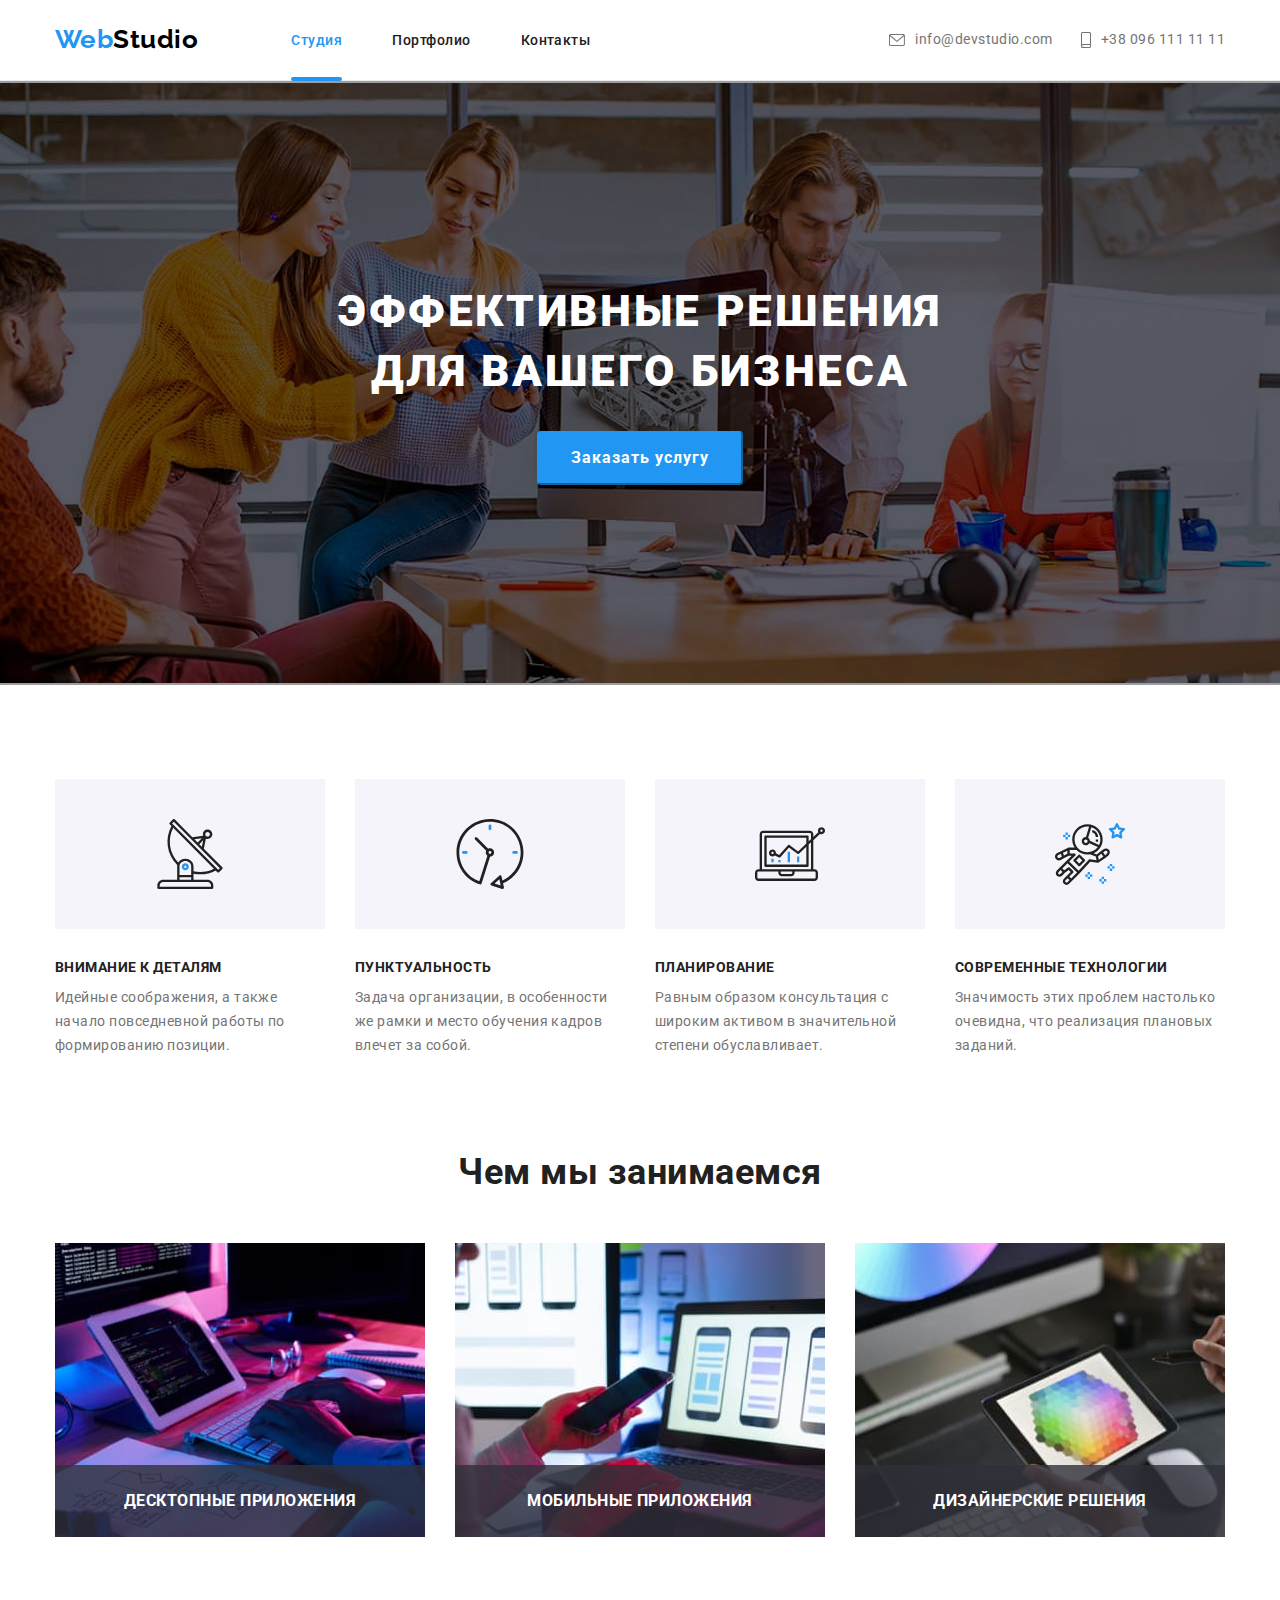
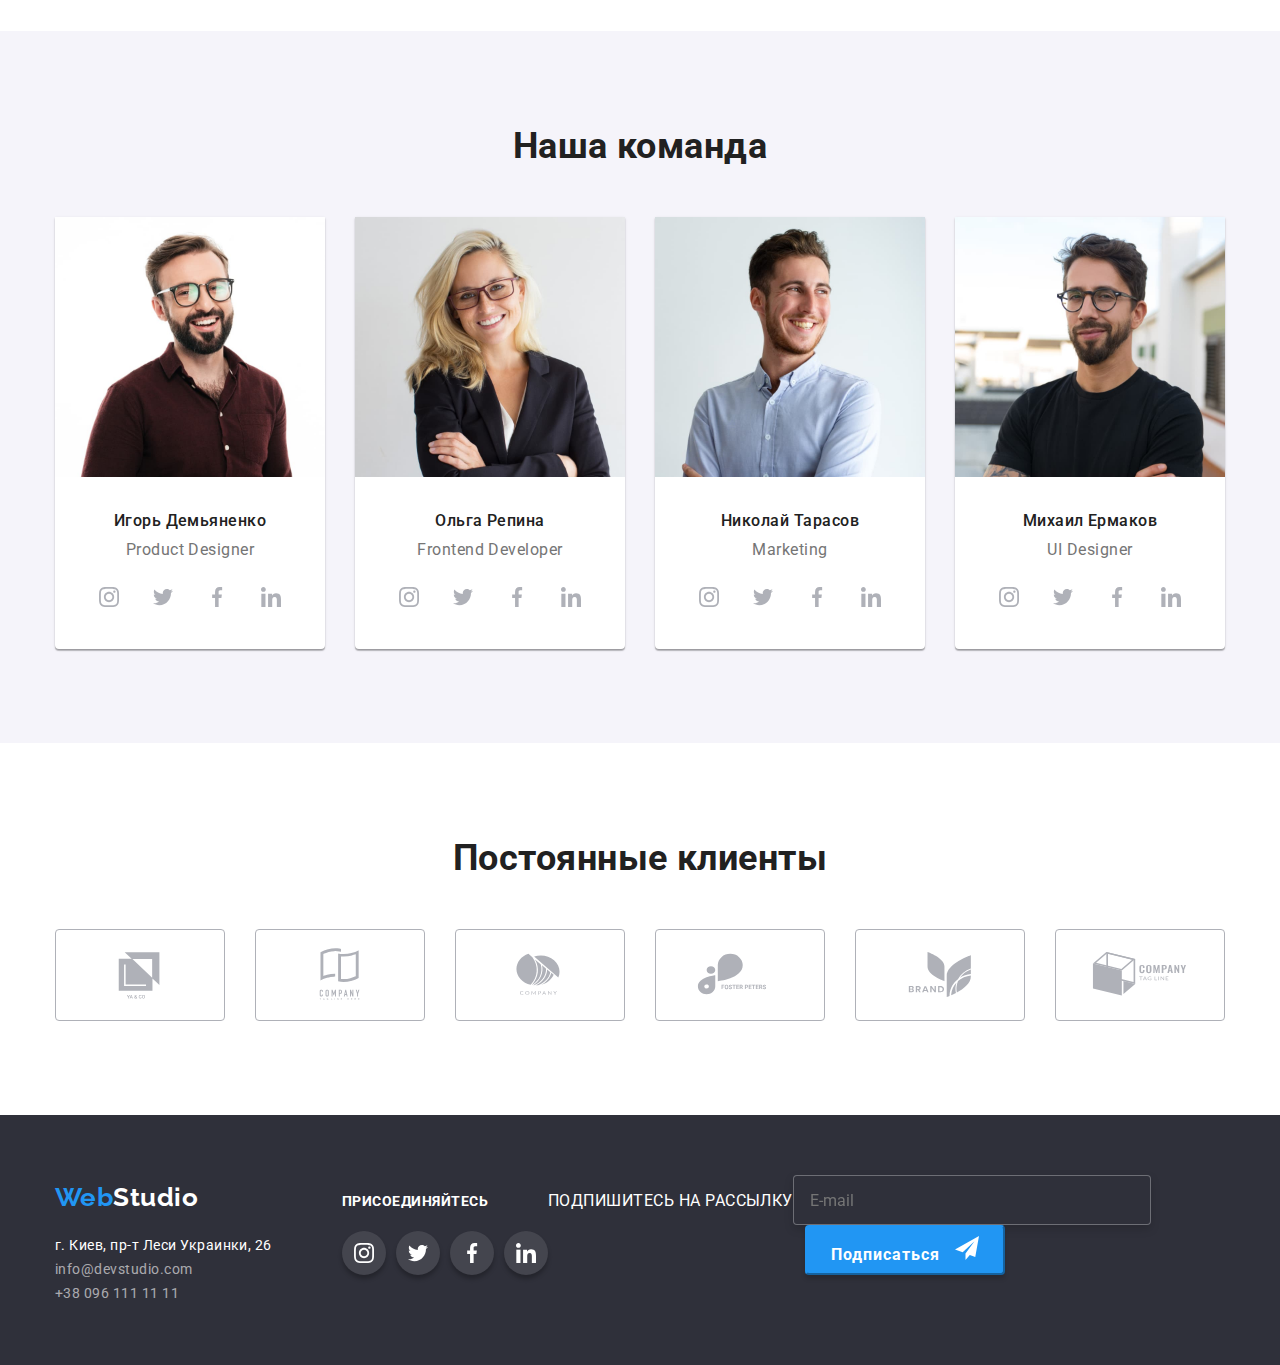
==== commit f6bdec16: "HW-6" ====
--- a/index.html
+++ b/index.html
@@ -443,20 +443,23 @@
           </div>
 
           <!-- ====== SIGN UP ===== -->
-
-          <div class="sign-up">
-            <label class="sign-up-label"> подпишитесь на рассылку</label>
-            <input
-              class="sign-up-input"
-              type="text"
-              name="sign-up"
-              placeholder="E-mail"
-            />
-          </div>
-
-          <div class="newsletter">
-            <button type="submit" class="sign-up-button">Подписаться</button>
-          </div>
+          <p class="sign-up-title">подпишитесь на рассылку</p>
+          <form class="sign-up">
+            <label class="sign-up-label">
+              <input
+                class="sign-up-input"
+                type="text"
+                name="sign-up"
+                placeholder="E-mail"
+            /></label>
+
+            <button type="submit" class="sign-up-button">
+              Подписаться
+              <svg class="sign-up-icon" width="24" height="24">
+                <use href="./images/icons.svg#icon-send"></use>
+              </svg>
+            </button>
+          </form>
         </div>
       </div>
     </footer>
--- a/css/styles.css
+++ b/css/styles.css
@@ -709,10 +709,10 @@
 /* ===== SIGN-UP ====== */
 
 .sign-up {
-  margin-left: 93px;
-}
-
-.sign-up-label {
+  /* margin-left: 93px; */
+}
+
+.sign-up-title {
 display: block;
 margin-bottom: 20px;
 color: var(--bg-color);
@@ -722,35 +722,85 @@
 }
 
 .sign-up-input {
+  
+font-family: inherit;
+font-size: 16px;
+line-height: 1.25;
+color: rgba(255, 255, 255, 0.6);
+
+display: inline-flex;
+align-items: center;
+justify-content: center;
+
 width: 358px;
 height: 50px;
 padding: 15px 295px 15px 16px;
+
 background-color: var(--bgc-footer);
 border: 1px solid rgba(255, 255, 255, 0.3);
 filter: drop-shadow(0px 4px 4px rgba(0, 0, 0, 0.15));
 border-radius: 4px;
 
+}
+
+
+.sign-up-form {
+  display: inline-flex;
+
+}
+
+/* .newsletter {
+display: inline-flex;
+} */
+
+.sign-up-button {
+position: absolute;
+display: block;
+align-items: center;
+justify-content: center;
+
+width: 200px;
+height: 50px;
+margin-left: 12px;
+
 font-family: inherit;
+font-weight: 700;
 font-size: 16px;
-line-height: 1.25;
-color: rgba(255, 255, 255, 0.6);
-
-
-display: flex;
-align-items: center;
-
-
-
-
-
-}
-
-.newsletter {
-}
-
-.sign-up-button {
-  display: block;
-}
+
+text-align: center;
+letter-spacing: 0.06em;
+
+color: var(--bg-color);
+
+background-color: var(--accent-color);
+box-shadow: 0px 4px 4px rgba(0, 0, 0, 0.15);
+border-radius: 4px;
+border-color: #2196f3;
+cursor: pointer;
+
+transition-property: background-color;
+transition-duration: 250ms;
+transition-timing-function: cubic-bezier(0.4, 0, 0.2, 1);
+
+transition-property: border-color;
+transition-duration: 250ms;
+transition-timing-function: cubic-bezier(0.4, 0, 0.2, 1);
+}
+
+.sign-up-button:hover,
+.sign-up-button:focus {
+background-color: var(--bgc-btn-hover);
+border-color: var(--bgc-btn-hover);
+}
+
+.sign-up-icon {
+fill: var(--bg-color);
+margin-left: 10px;
+}
+
+/* .sign-up-button::after {
+  background-image: url('/images/icon-send.svg');
+} */
 
 /* ===== PORTFOLIO ====== */
 .filter-list {
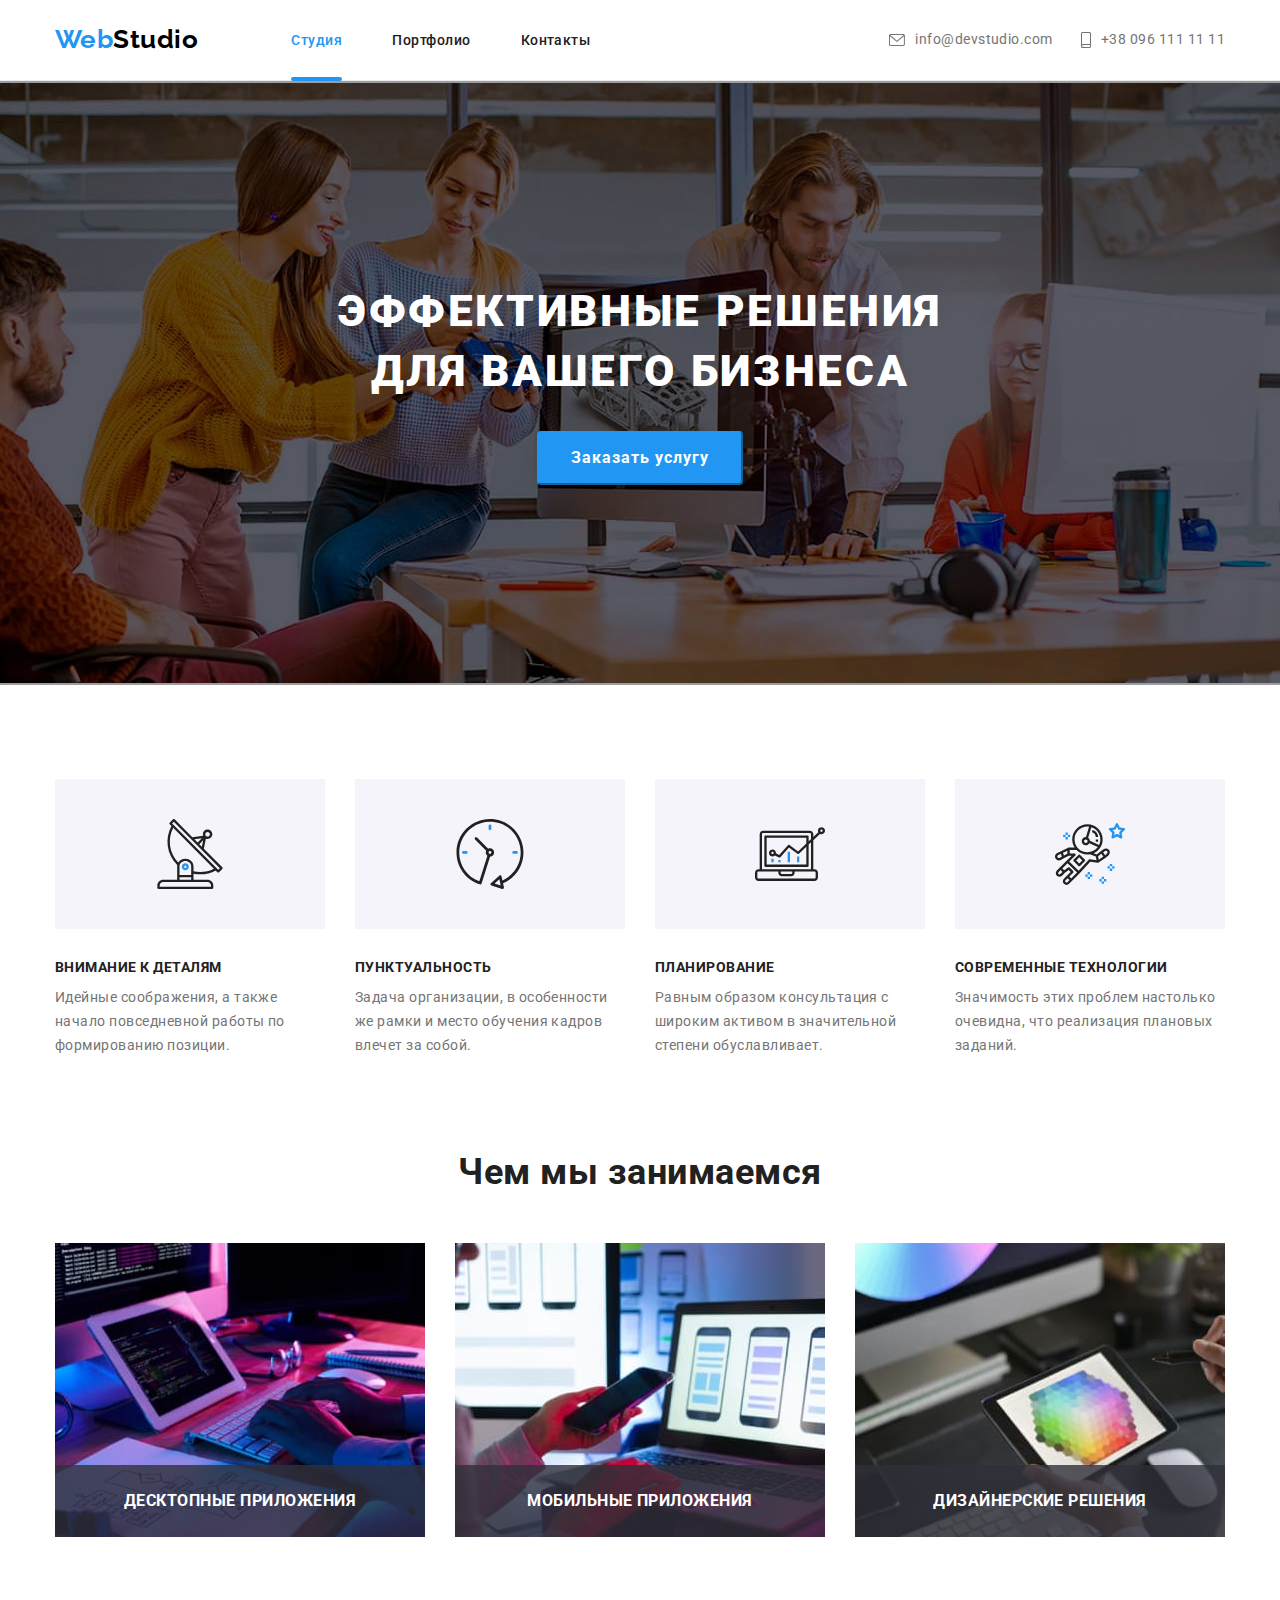
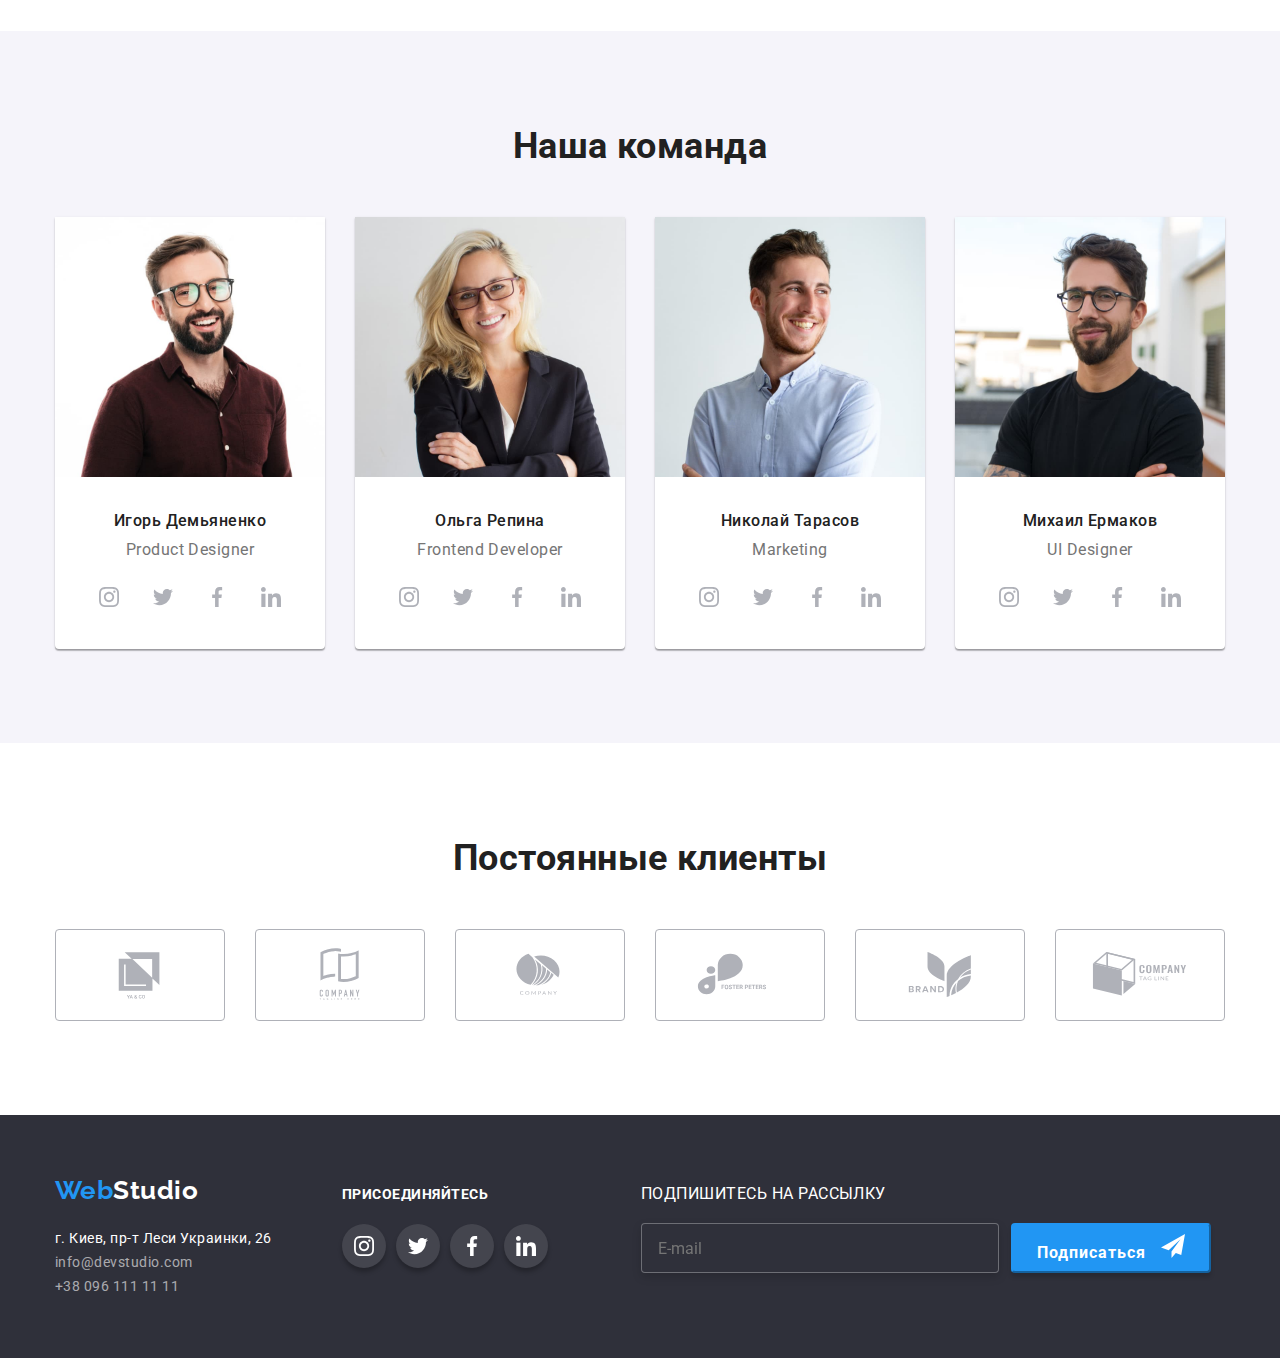
==== commit 216e23d6: "HW-3" ====
--- a/index.html
+++ b/index.html
@@ -443,8 +443,9 @@
           </div>
 
           <!-- ====== SIGN UP ===== -->
-          <p class="sign-up-title">подпишитесь на рассылку</p>
+
           <form class="sign-up">
+            <p class="sign-up-title">подпишитесь на рассылку</p>
             <label class="sign-up-label">
               <input
                 class="sign-up-input"
--- a/css/styles.css
+++ b/css/styles.css
@@ -709,11 +709,11 @@
 /* ===== SIGN-UP ====== */
 
 .sign-up {
-  /* margin-left: 93px; */
+  margin-left: 93px;
 }
 
 .sign-up-title {
-display: block;
+/* display: block; */
 margin-bottom: 20px;
 color: var(--bg-color);
 font-family: inherit
@@ -728,9 +728,9 @@
 line-height: 1.25;
 color: rgba(255, 255, 255, 0.6);
 
-display: inline-flex;
+/* display: inline-block;
 align-items: center;
-justify-content: center;
+justify-content: center; */
 
 width: 358px;
 height: 50px;
@@ -744,10 +744,9 @@
 }
 
 
-.sign-up-form {
+/* .sign-up-form {
   display: inline-flex;
-
-}
+} */
 
 /* .newsletter {
 display: inline-flex;
@@ -755,7 +754,7 @@
 
 .sign-up-button {
 position: absolute;
-display: block;
+/* display: block; */
 align-items: center;
 justify-content: center;
 
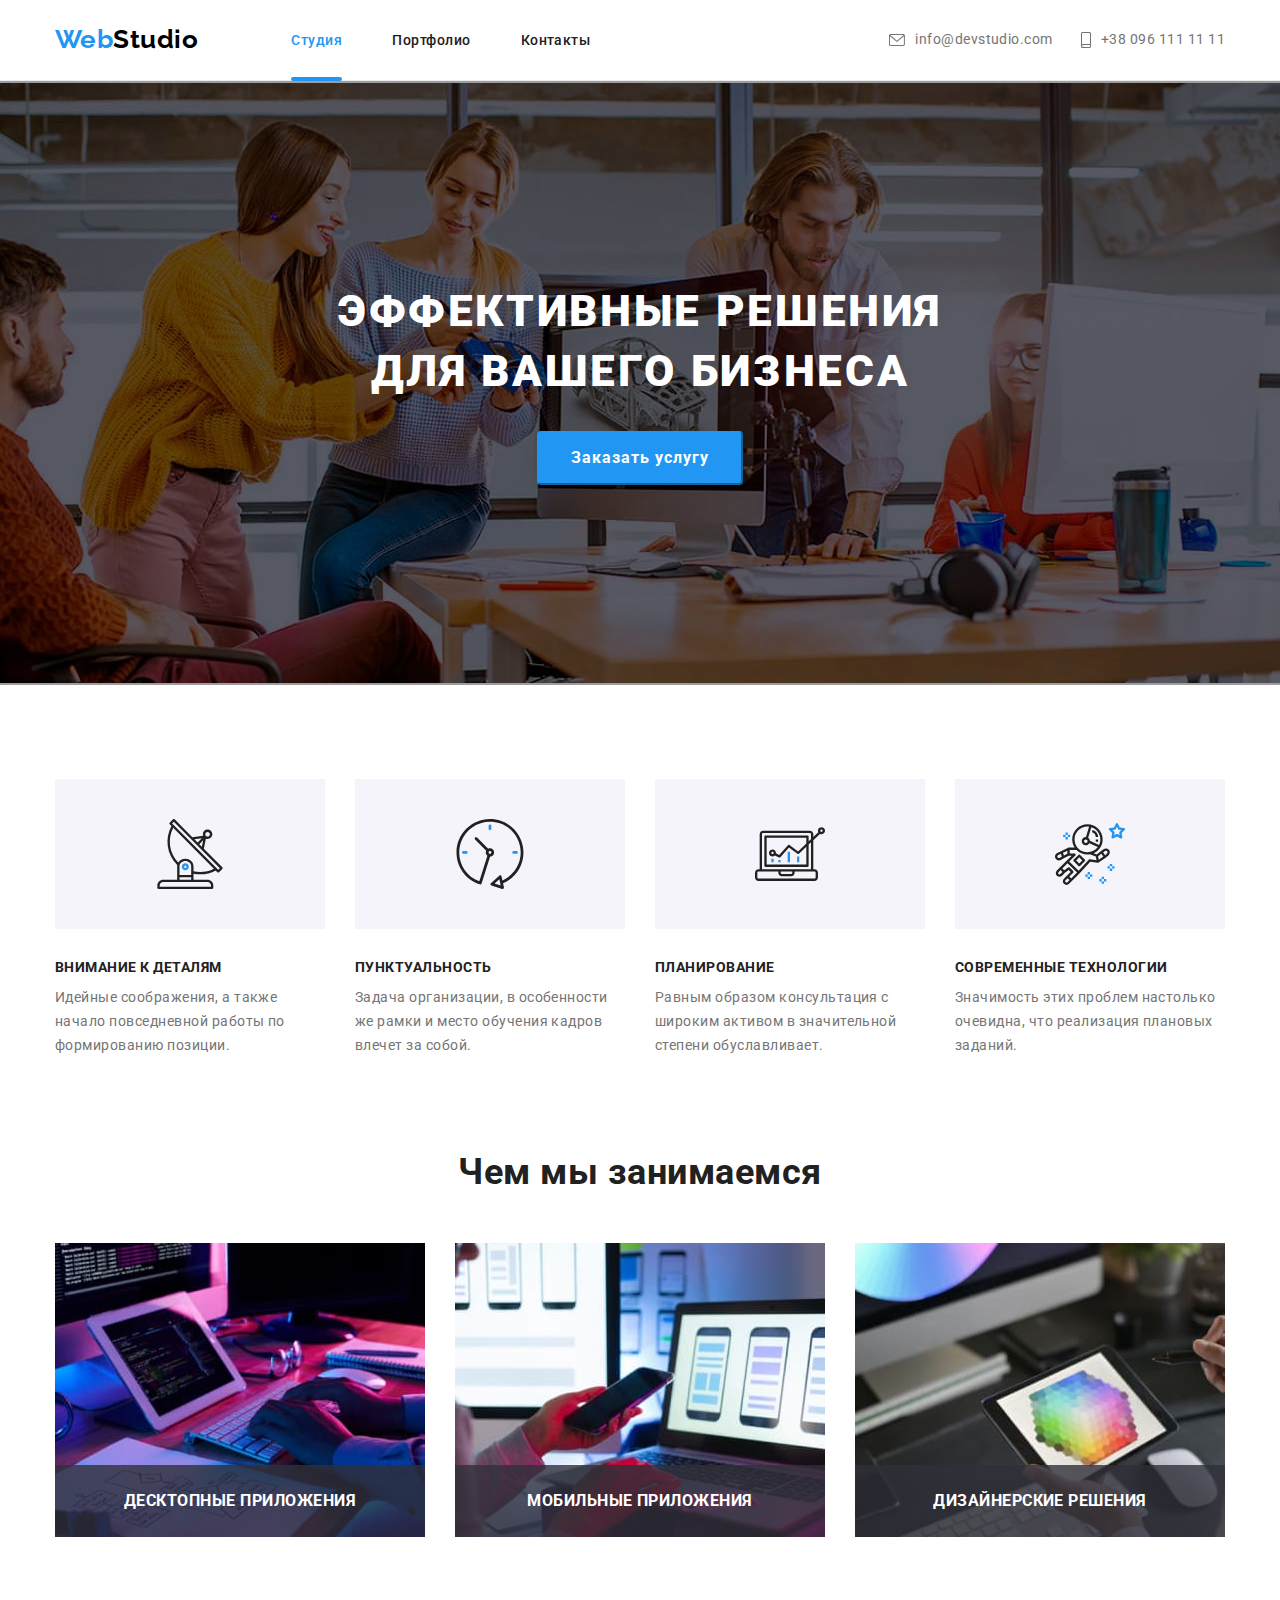
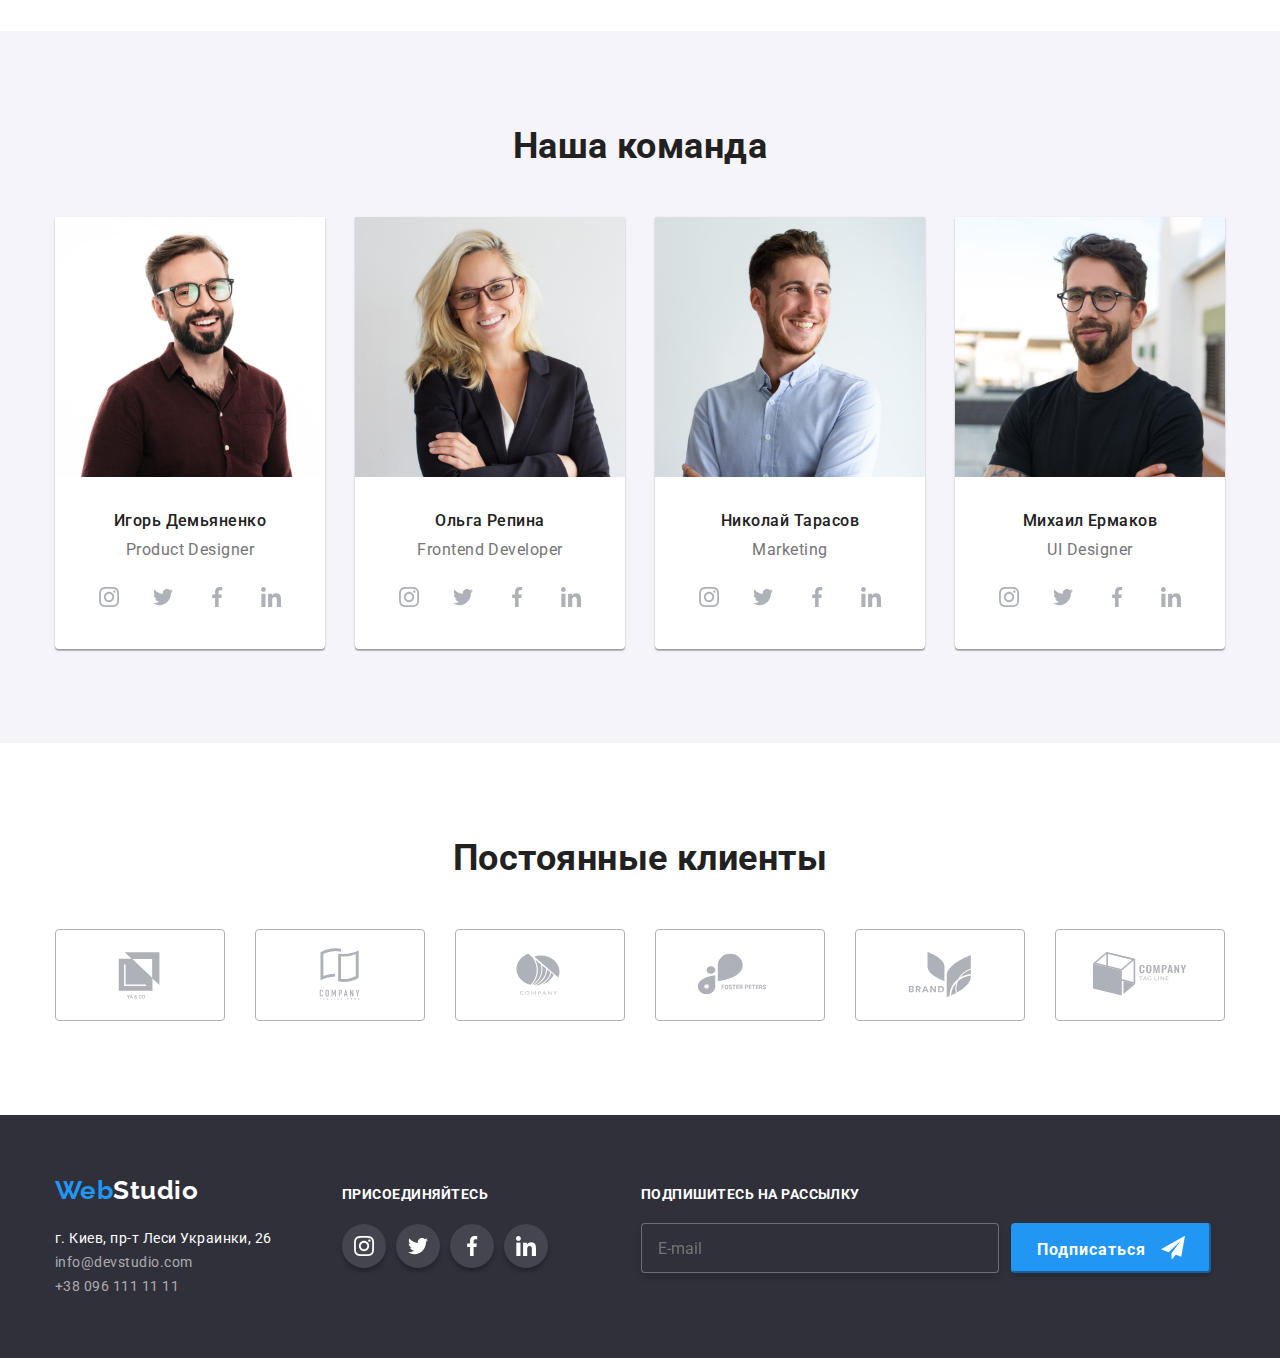
==== commit 3f3dd34f: "HW-6" ====
--- a/index.html
+++ b/index.html
@@ -449,7 +449,7 @@
             <label class="sign-up-label">
               <input
                 class="sign-up-input"
-                type="text"
+                type="email"
                 name="sign-up"
                 placeholder="E-mail"
             /></label>
--- a/css/styles.css
+++ b/css/styles.css
@@ -710,96 +710,79 @@
 
 .sign-up {
   margin-left: 93px;
+  min-width: 570px;
 }
 
 .sign-up-title {
-/* display: block; */
-margin-bottom: 20px;
-color: var(--bg-color);
-font-family: inherit
-font-weight: 700;
-text-transform: uppercase;
+  display: block;
+  font-family: inherit;
+  font-size: 14px;
+  font-weight: 700;
+  text-transform: uppercase;
+  margin-bottom: 20px;
+  color: var(--bg-color);
 }
 
 .sign-up-input {
-  
-font-family: inherit;
-font-size: 16px;
-line-height: 1.25;
-color: rgba(255, 255, 255, 0.6);
-
-/* display: inline-block;
-align-items: center;
-justify-content: center; */
-
-width: 358px;
-height: 50px;
-padding: 15px 295px 15px 16px;
-
-background-color: var(--bgc-footer);
-border: 1px solid rgba(255, 255, 255, 0.3);
-filter: drop-shadow(0px 4px 4px rgba(0, 0, 0, 0.15));
-border-radius: 4px;
-
-}
-
-
-/* .sign-up-form {
-  display: inline-flex;
-} */
-
-/* .newsletter {
-display: inline-flex;
-} */
+  position: relative;
+  font-family: inherit;
+  font-size: 16px;
+  line-height: calc(16 / 14);
+  color: rgba(255, 255, 255, 0.6);
+  width: 358px;
+  height: 50px;
+  padding: 15px 295px 15px 16px;
+
+  background-color: var(--bgc-footer);
+  border: 1px solid rgba(255, 255, 255, 0.3);
+  filter: drop-shadow(0px 4px 4px rgba(0, 0, 0, 0.15));
+  border-radius: 4px;
+}
 
 .sign-up-button {
-position: absolute;
-/* display: block; */
-align-items: center;
-justify-content: center;
-
-width: 200px;
-height: 50px;
-margin-left: 12px;
-
-font-family: inherit;
-font-weight: 700;
-font-size: 16px;
-
-text-align: center;
-letter-spacing: 0.06em;
-
-color: var(--bg-color);
-
-background-color: var(--accent-color);
-box-shadow: 0px 4px 4px rgba(0, 0, 0, 0.15);
-border-radius: 4px;
-border-color: #2196f3;
-cursor: pointer;
-
-transition-property: background-color;
-transition-duration: 250ms;
-transition-timing-function: cubic-bezier(0.4, 0, 0.2, 1);
-
-transition-property: border-color;
-transition-duration: 250ms;
-transition-timing-function: cubic-bezier(0.4, 0, 0.2, 1);
+  /* display: inline-block; */
+  position: absolute;
+  align-items: center;
+  justify-content: center;
+
+  width: 200px;
+  height: 50px;
+  margin-left: 12px;
+  line-height: calc(30 / 16);
+
+  font-family: inherit;
+  font-weight: 700;
+  font-size: 16px;
+  text-align: center;
+  letter-spacing: 0.06em;
+  color: var(--bg-color);
+
+  background-color: var(--accent-color);
+  box-shadow: 0px 4px 4px rgba(0, 0, 0, 0.15);
+  border-radius: 4px;
+  border-color: #2196f3;
+  cursor: pointer;
+
+  transition-property: background-color;
+  transition-duration: 250ms;
+  transition-timing-function: cubic-bezier(0.4, 0, 0.2, 1);
+
+  transition-property: border-color;
+  transition-duration: 250ms;
+  transition-timing-function: cubic-bezier(0.4, 0, 0.2, 1);
 }
 
 .sign-up-button:hover,
 .sign-up-button:focus {
-background-color: var(--bgc-btn-hover);
-border-color: var(--bgc-btn-hover);
+  background-color: var(--bgc-btn-hover);
+  border-color: var(--bgc-btn-hover);
 }
 
 .sign-up-icon {
-fill: var(--bg-color);
-margin-left: 10px;
-}
-
-/* .sign-up-button::after {
-  background-image: url('/images/icon-send.svg');
-} */
+  fill: var(--bg-color);
+  margin-left: 10px;
+  transform: translateY(20%);
+}
 
 /* ===== PORTFOLIO ====== */
 .filter-list {
@@ -1045,7 +1028,7 @@
   font-family: "Roboto" sans-serif;
   font-weight: 700;
   font-size: 20px;
-  line-height: 23px;
+  line-height: calc(23 / 20);
   text-align: center;
   margin-bottom: 12px;
 }
@@ -1076,7 +1059,7 @@
   font-style: normal;
   font-weight: 400;
   font-size: 12px;
-  line-height: 14px;
+  line-height: calc(14 / 12);
   letter-spacing: 0.01em;
 
   color: rgba(117, 117, 117, 1);
@@ -1125,7 +1108,7 @@
 .modal-textarea::placeholder {
   color: rgba(117, 117, 117, 0.5);
   font-size: 12px;
-  line-height: 14px;
+  line-height: calc(14 / 12);
   letter-spacing: 0.01em;
 }
 
@@ -1165,7 +1148,7 @@
   justify-content: center;
 
   font-size: 14px;
-  line-height: 1.71;
+  line-height: calc(24 / 14);
   color: var(--subcolor);
   margin-bottom: 30px;
 }
